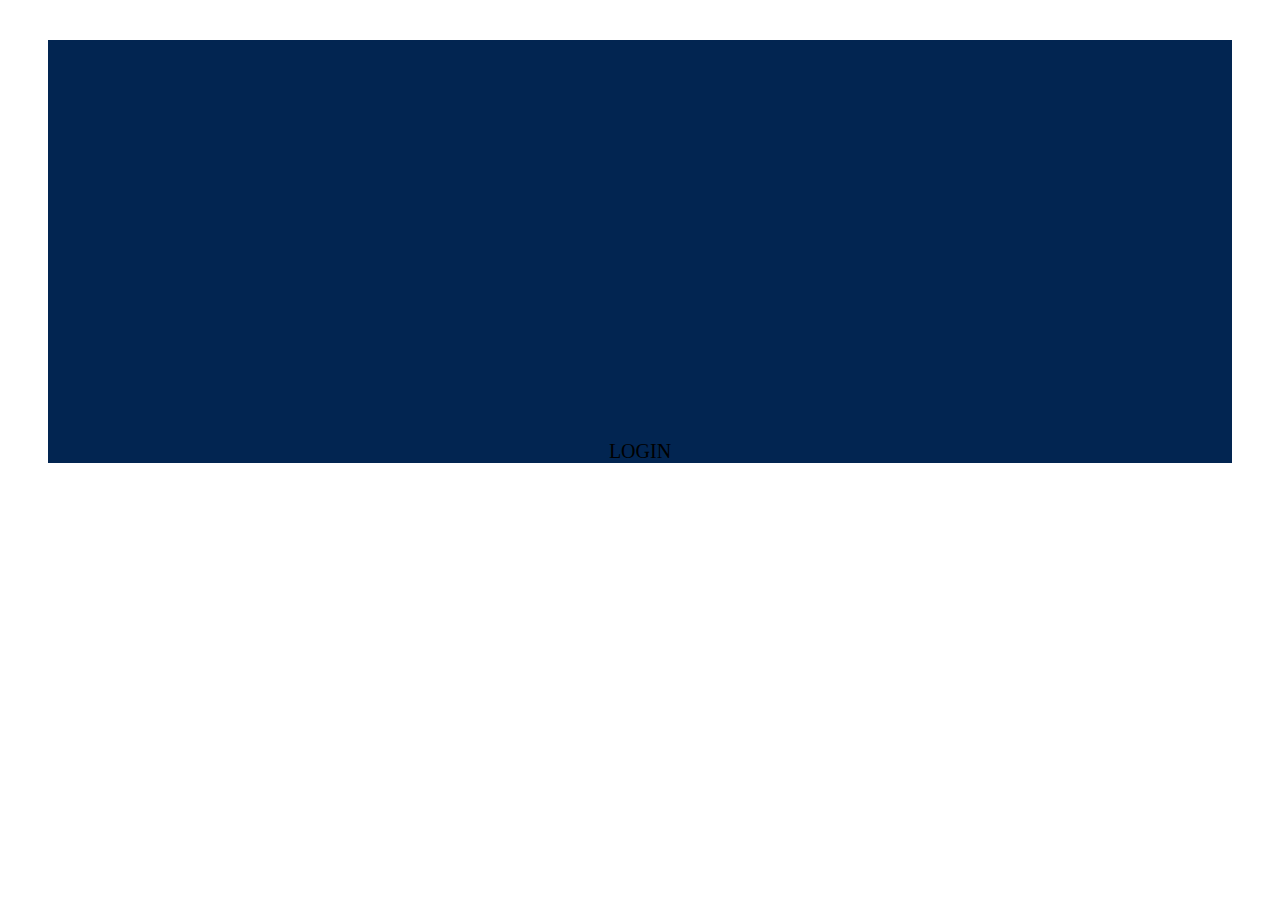
==== teste.html @ abf24ea3 "Att" ====
<!DOCTYPE html>
<html>
    <head>
        <title>Login</title>
        <link href="login.css" rel="stylesheet" />
    </head>
    <body>
        <div>
            LOGIN
        </div>
    </body>
</html>
---- login.css ----
body{
    background-color: rgb(255, 255, 255);
}

div{
    background-size: 10px;
    background-color: rgb(2, 37, 81);
    padding-top: 400px;
    margin: 40px;
    text-align: center;
    font-size: 20px;
}

label{
    background-color: rgb(38, 8, 8);
    color: white;
}
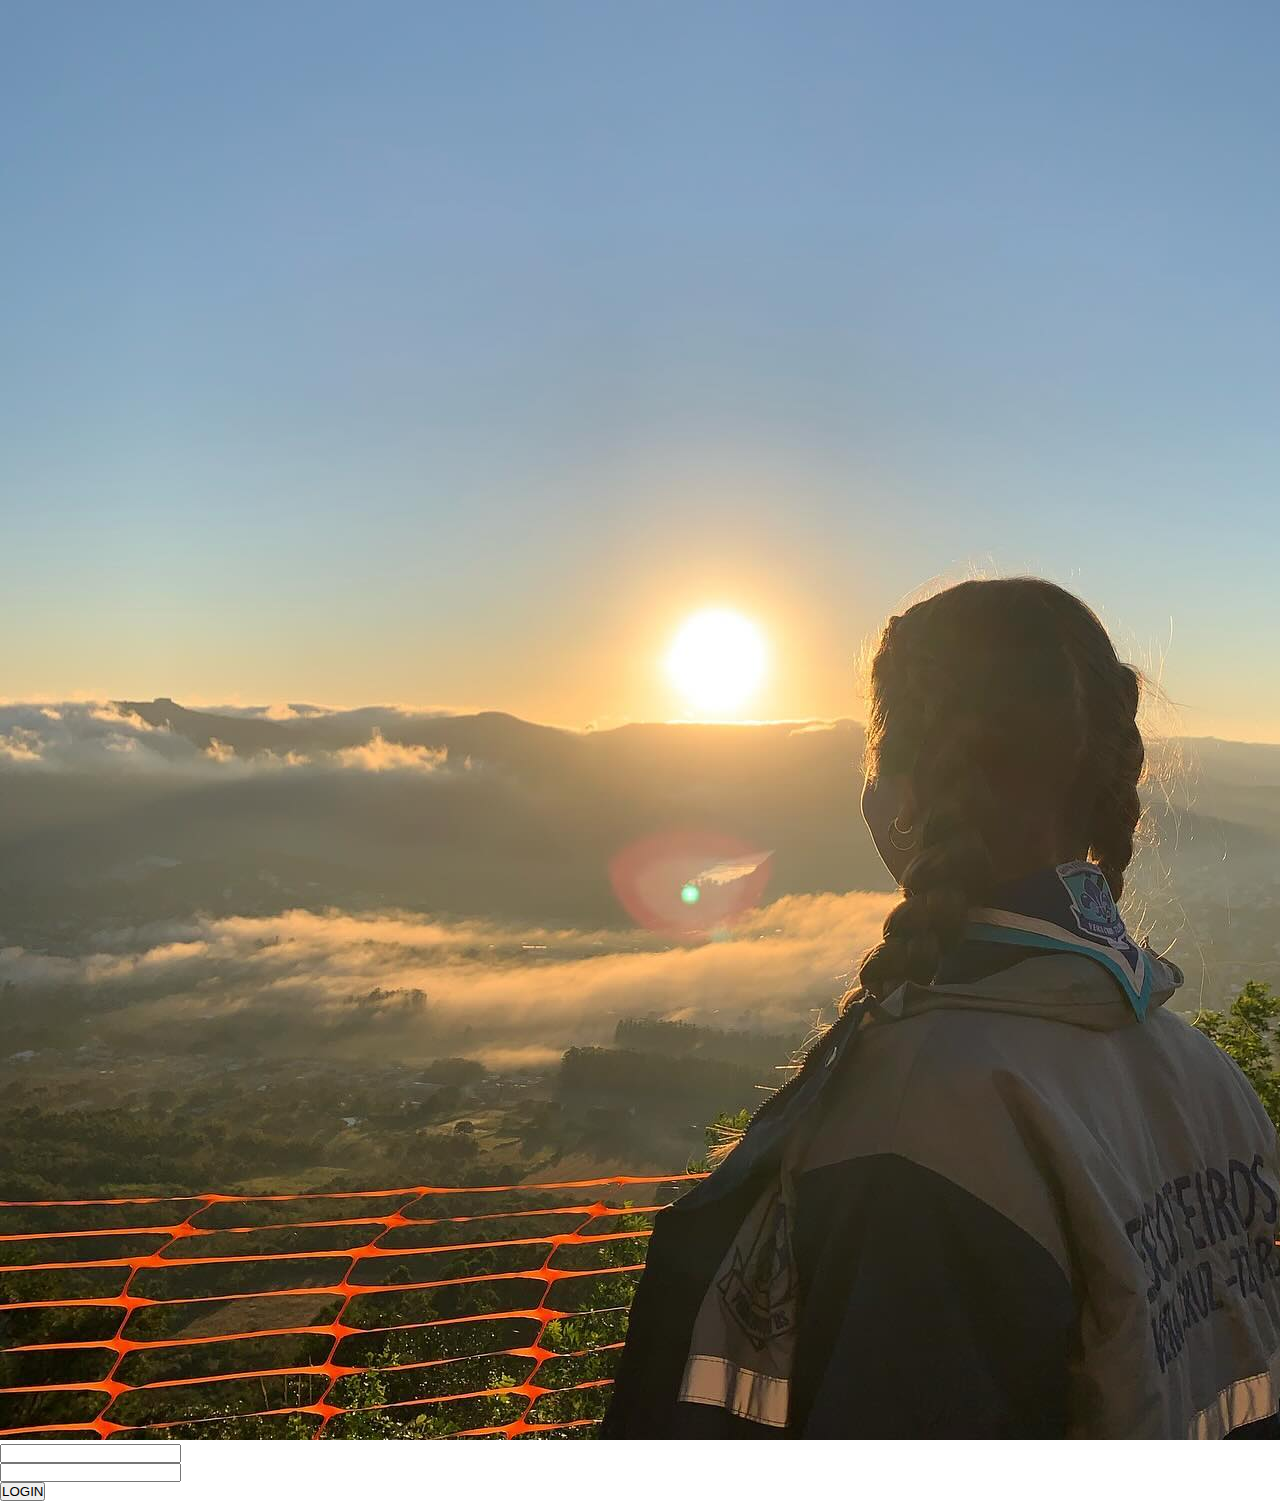
==== commit 4f66e21f: "att" ====
--- a/teste.html
+++ b/teste.html
@@ -5,8 +5,24 @@
         <link href="login.css" rel="stylesheet" />
     </head>
     <body>
-        <div>
-            LOGIN
-        </div>
+        <selection>
+            <div>
+                <img src="ju.jpg">
+                
+                <form class="login">
+                    <input type="text">
+
+                </form>
+
+                <form class="senha">
+                    <input type="password">
+                    
+                </form>
+
+                <button>
+                    LOGIN
+                </button>
+            </div>
+        </selection>
     </body>
 </html>--- a/login.css
+++ b/login.css
@@ -1,17 +1,15 @@
-body{
-    background-color: rgb(255, 255, 255);
+*{
+    padding: 0;
+    margin: 0;
+    box-sizing: border-box;
+    list-style: none;
+    text-decoration: none;
 }
 
-div{
-    background-size: 10px;
-    background-color: rgb(2, 37, 81);
-    padding-top: 400px;
-    margin: 40px;
-    text-align: center;
-    font-size: 20px;
+body{
+    width: 100xw;
+    color: #ffffff;
+    font-size: 16px;
+    overflow: hidden;
 }
 
-label{
-    background-color: rgb(38, 8, 8);
-    color: white;
-}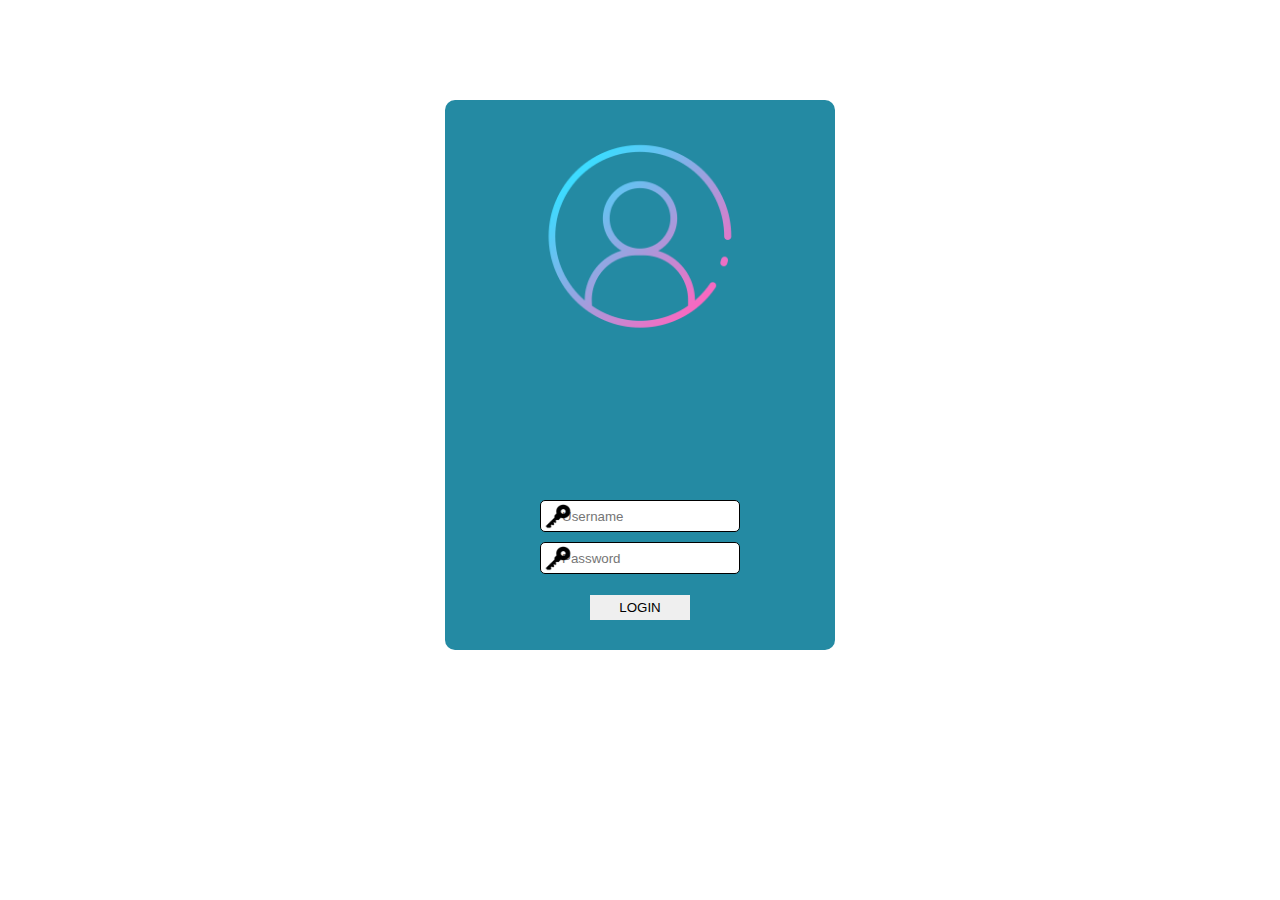
==== commit 972cd794: "Login window" ====
--- a/teste.html
+++ b/teste.html
@@ -3,25 +3,33 @@
     <head>
         <title>Login</title>
         <link href="login.css" rel="stylesheet" />
+        <style>
+            @import url('https://fonts.googleapis.com/css2?family=Poppins:ital,wght@0,100;0,200;0,300;0,400;0,500;0,600;0,700;0,800;0,900;1,100;1,200;1,300;1,400;1,500;1,600;1,700;1,800;1,900&display=swap');
+        </style>
     </head>
     <body>
         <selection>
-            <div>
-                <img src="ju.jpg">
+            <div class="login-container">
+                <img src="login.jpg">
                 
-                <form class="login">
-                    <input type="text">
+                <ul>
+                    <li class="user-container">
+                        <img src="key.png">
+                        <input class="login" type="text" placeholder="Username" maxlength="20">
+                    </li>
 
-                </form>
+                    <li class="blank"></li>
 
-                <form class="senha">
-                    <input type="password">
-                    
-                </form>
-
-                <button>
-                    LOGIN
-                </button>
+                    <li class="password-container">
+                        <img src="key.png">
+                        <input class="password" type="password" placeholder="Password"> 
+                    </li>
+                </ul>
+                <div class="button">
+                    <button>
+                        LOGIN
+                    </button>
+                </div>
             </div>
         </selection>
     </body>
--- a/login.css
+++ b/login.css
@@ -8,8 +8,130 @@
 
 body{
     width: 100xw;
-    color: #ffffff;
+    color: #c39898;
     font-size: 16px;
     overflow: hidden;
+    font-family: "Poppins", sans-serif;
+    font-weight: 450;
 }
 
+selection{
+    position: absolute;
+    top: 100px;
+    text-align: center;
+    left: 50%;
+    transform: translateX(-50%);
+
+    & .login-container{
+        background-color: rgb(36, 138, 163);
+        border-radius: 10px;
+        position: relative;
+        width: 390px;
+        height: 550px;
+        display: list-item;
+
+        & img{
+            width: 250px;
+            position: absolute;
+            left: 50%;
+            transform: translateX(-50%);
+            top: 2%;
+        }
+
+        & ul{
+            margin: 0px;
+            left: 50%;
+            transform: translateX(-50%);
+            top: 400px;
+            position: relative;
+            text-align: center;
+            display: block;
+
+            & .blank{
+                height: 10px;
+            }
+
+            & .user-container{
+                height: 32px;
+                width: 200px;
+                background-color: rgba(255, 255, 255, 0);
+                border: 0.5px;
+                background-color: white;
+                border-color: black;
+                border-style: solid;
+                border-radius: 5px;
+                position: relative;
+                left: 50%;
+                transform: translateX(-50%);
+                text-align: right;
+                display: grid;
+                align-items: stretch;
+                justify-content: end;
+
+                & img{
+                    position: absolute;
+                    width: 25px;
+                    margin: 2px 9px 4px 9px;
+                    left: 8px;
+                }
+
+                & .login{
+                    color: rgb(95, 95, 95);
+                    vertical-align: top;
+                    background-color: transparent;
+                    border: 0px;
+                    font-weight: normal;
+                    outline: none;
+                }
+
+            }
+        }
+    }
+}
+
+body div ul li.password-container{
+    height: 32px;
+    width: 200px;
+    border: 0.5px;
+    background-color: rgb(255, 255, 255);
+    border-color: black;
+    border-style: solid;
+    border-radius: 5px;
+    position: absolute;
+    left: 50%;
+    transform: translateX(-50%);
+    display: grid;
+    align-items: stretch;
+    justify-content: end;
+
+    & img{
+        position: absolute;
+        width: 25px;
+        margin: 2px 9px 4px 9px;
+        left: 8px;
+        border: 0;
+    }
+
+    & .password{
+        color: rgb(58, 58, 58);
+        vertical-align: top;
+        background-color: transparent;
+        border: 0px;
+        outline: none;
+    }
+}
+
+div.button{
+    background-color: rgb(15, 93, 170);
+    width: 100px;
+    height: 25px;
+    position: fixed;
+    top: 90%;
+    left: 50%;
+    transform: translateX(-50%);
+    display: grid;
+
+    & button{
+        border: 0;
+    }
+}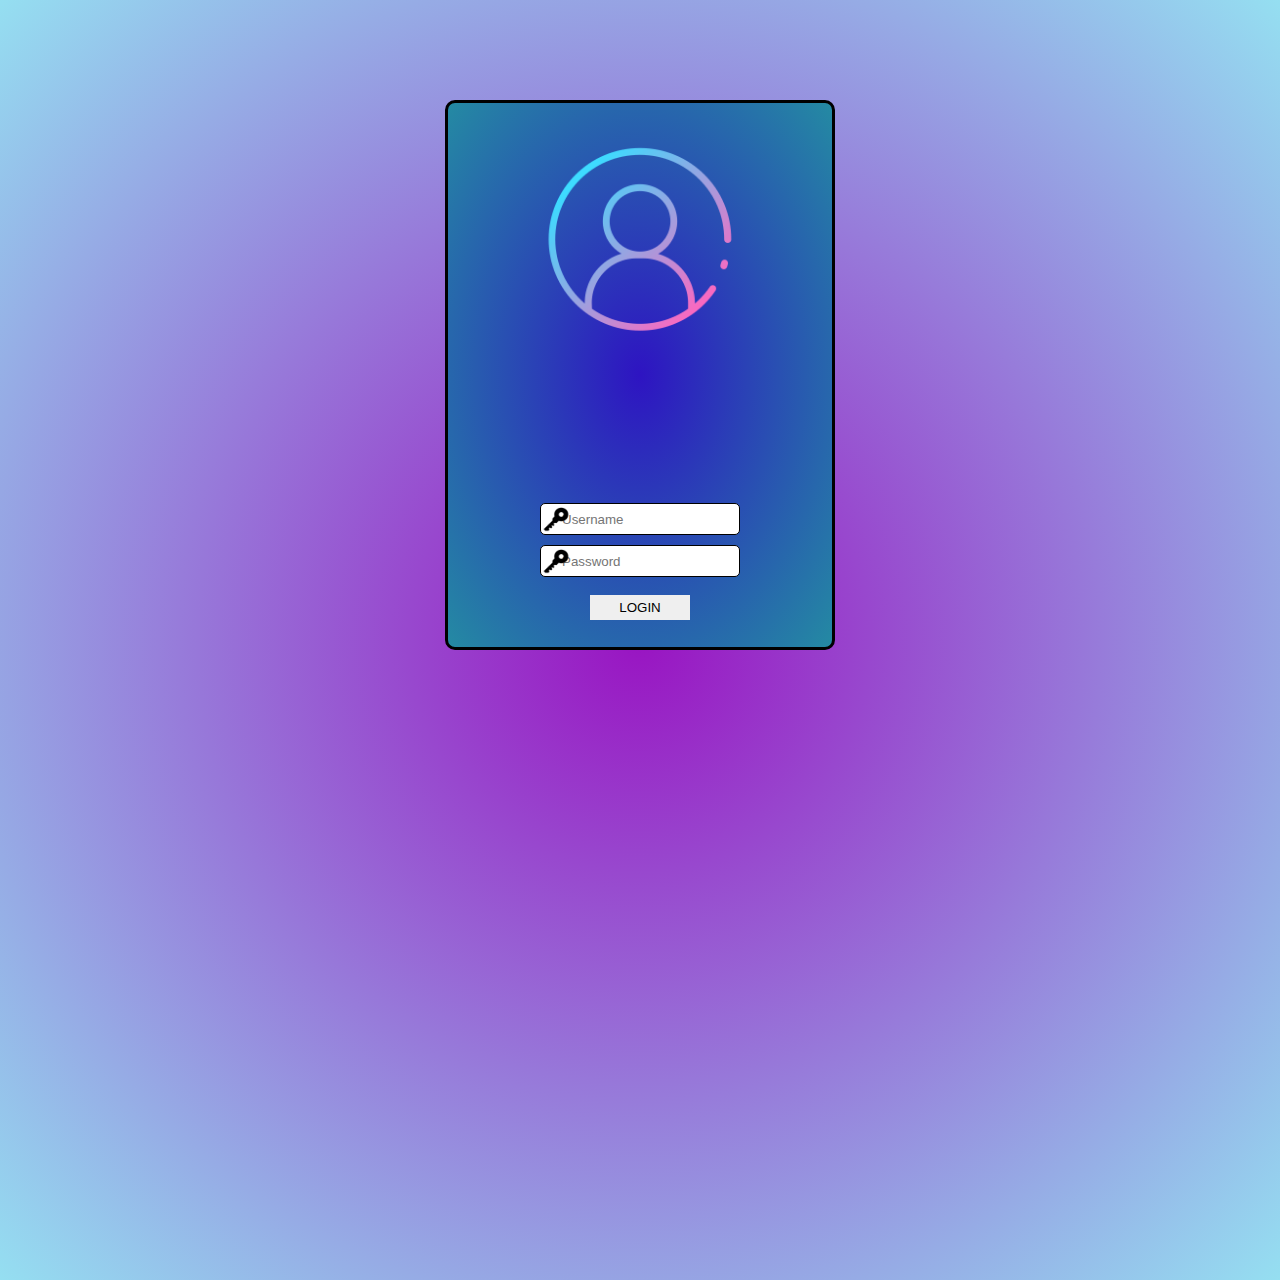
==== commit 6a5ed72f: "a" ====
--- a/teste.html
+++ b/teste.html
@@ -2,7 +2,7 @@
 <html>
     <head>
         <title>Login</title>
-        <link href="login.css" rel="stylesheet" />
+        <link rel="stylesheet" href="login.css">
         <style>
             @import url('https://fonts.googleapis.com/css2?family=Poppins:ital,wght@0,100;0,200;0,300;0,400;0,500;0,600;0,700;0,800;0,900;1,100;1,200;1,300;1,400;1,500;1,600;1,700;1,800;1,900&display=swap');
         </style>
@@ -15,20 +15,26 @@
                 <ul>
                     <li class="user-container">
                         <img src="key.png">
-                        <input class="login" type="text" placeholder="Username" maxlength="20">
+                        <input id="login" class="login" type="text" placeholder="Username" maxlength="20">
                     </li>
 
                     <li class="blank"></li>
 
                     <li class="password-container">
                         <img src="key.png">
-                        <input class="password" type="password" placeholder="Password"> 
+                        <input id="password" class="password" type="password" placeholder="Password"> 
                     </li>
                 </ul>
                 <div class="button">
-                    <button>
+                    <button type="button" onclick="Evento()">
                         LOGIN
                     </button>
+
+                    <script>
+                        function Evento(){
+                            alert("a");
+                        }
+                    </script>
                 </div>
             </div>
         </selection>
--- a/login.css
+++ b/login.css
@@ -8,12 +8,16 @@
 
 body{
     width: 100xw;
+    height: 100vw;
     color: #c39898;
     font-size: 16px;
     overflow: hidden;
     font-family: "Poppins", sans-serif;
     font-weight: 450;
+    background-image: radial-gradient(rgb(153, 20, 194), rgb(149, 223, 241));
 }
+
+
 
 selection{
     position: absolute;
@@ -23,13 +27,15 @@
     transform: translateX(-50%);
 
     & .login-container{
-        background-color: rgb(36, 138, 163);
+        background-image: radial-gradient(rgb(46, 20, 194), rgb(36, 138, 163));
+        border: 3px;
         border-radius: 10px;
+        border-style: solid;
+        border-color: black;
         position: relative;
         width: 390px;
         height: 550px;
         display: list-item;
-
         & img{
             width: 250px;
             position: absolute;
@@ -71,7 +77,7 @@
                 & img{
                     position: absolute;
                     width: 25px;
-                    margin: 2px 9px 4px 9px;
+                    margin: 2px 9px 4px 7px;
                     left: 8px;
                 }
 
@@ -107,7 +113,7 @@
     & img{
         position: absolute;
         width: 25px;
-        margin: 2px 9px 4px 9px;
+        margin: 2px 9px 4px 7px;
         left: 8px;
         border: 0;
     }
